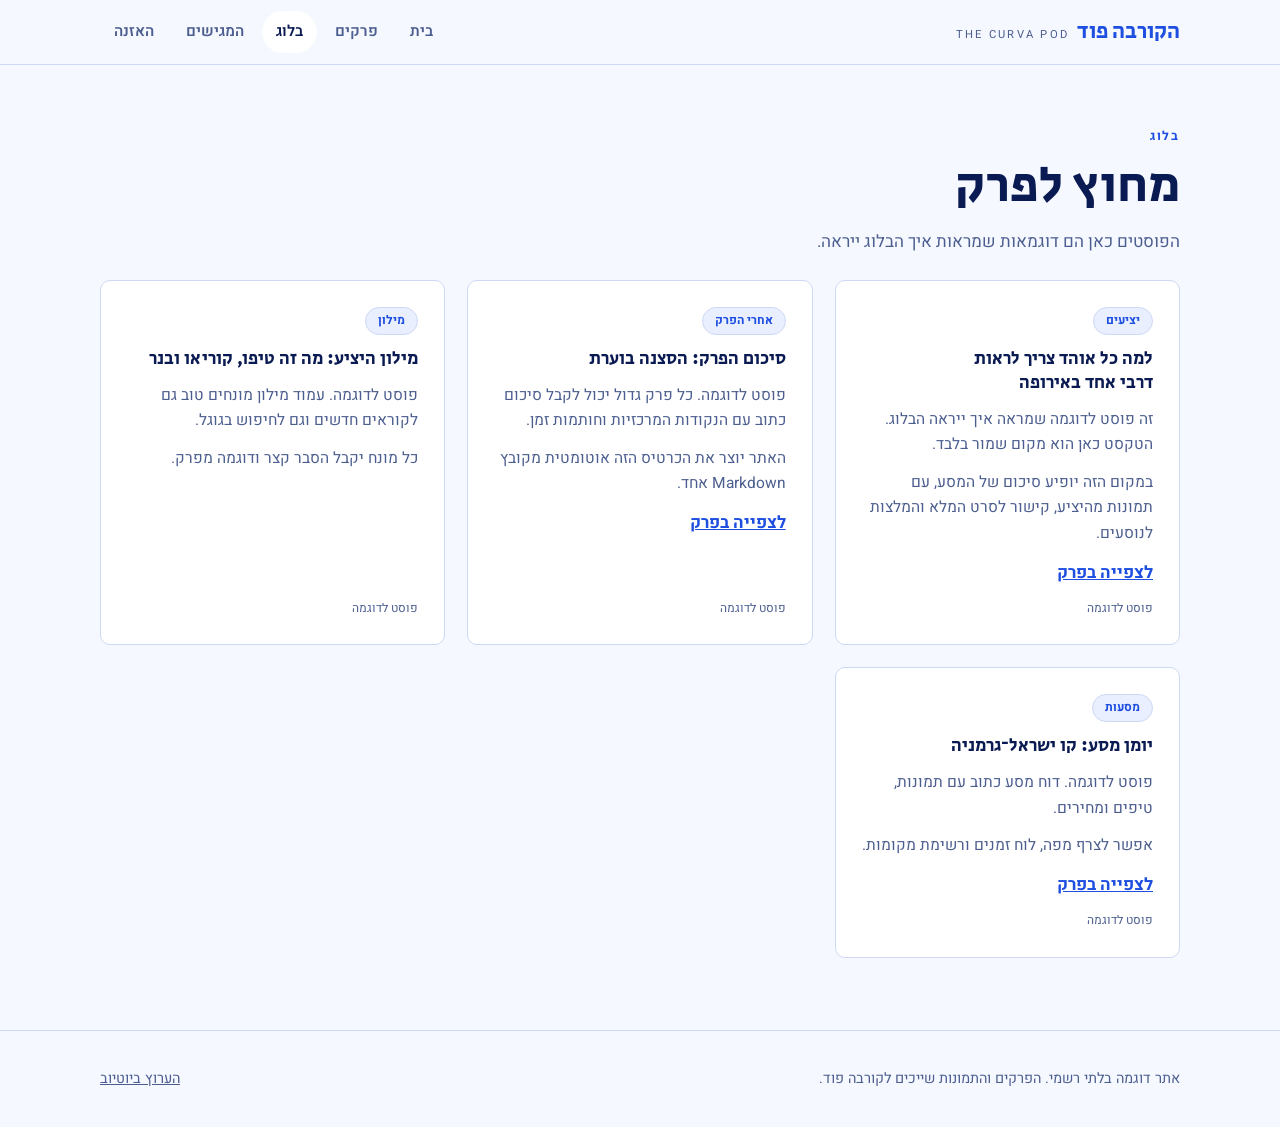
==== blog.html @ 79d36384 "Add Curva Pod sample website Co-Authored-By: Claude Sonnet 5.5 <noreply@anthropic.com> Claude-Sessio" ====
<!doctype html>
<html lang="he" dir="rtl">
<head>
<meta charset="utf-8">
<meta name="viewport" content="width=device-width,initial-scale=1">
<title>בלוג · הקורבה פוד</title>
<meta name="description" content="סיכומי פרקים, מסעות ומילון היציע.">
<meta property="og:title" content="בלוג · הקורבה פוד">
<meta property="og:description" content="סיכומי פרקים, מסעות ומילון היציע.">
<link rel="preconnect" href="https://fonts.googleapis.com">
<link rel="preconnect" href="https://fonts.gstatic.com" crossorigin>
<link rel="stylesheet" href="https://fonts.googleapis.com/css2?family=Secular+One&family=Heebo:wght@400;600;700&display=swap">
<link rel="stylesheet" href="assets/style.css">
</head>
<body>
<header class="top"><div class="w">
<a class="logo" href="index.html"><b>הקורבה פוד</b><small>THE CURVA POD</small></a>
<nav aria-label="ראשי">
<a href="index.html">בית</a><a href="episodes.html">פרקים</a><a href="blog.html" aria-current="page">בלוג</a><a href="index.html#about">המגישים</a><a href="index.html#listen">האזנה</a>
</nav></div></header>
<main><div class="w page-h"><span class="eyebrow">בלוג</span><h1 style="font-size:clamp(2rem,5vw,3.2rem);margin-top:8px">מחוץ לפרק</h1><p>הפוסטים כאן הם דוגמאות שמראות איך הבלוג ייראה.</p></div>
<div class="w" style="padding-bottom:72px"><div class="posts" id="posts"></div></div></main>
<footer><div class="w"><span>אתר דוגמה בלתי רשמי. הפרקים והתמונות שייכים לקורבה פוד.</span><a href="" data-link="channelUrl" target="_blank" rel="noopener">הערוץ ביוטיוב</a></div></footer>
<script src="assets/data.js"></script><script src="assets/app.js"></script>
</body></html>
---- assets/style.css ----
:root{--bg:#070E22;--bg2:#0C1736;--surface:#101D42;--fg:#EEF2FF;--muted:#9DB0DE;--accent:#4C7DFF;--accent2:#8FB0FF;--line:#22346A;--white:#fff;
--display:'Secular One','Arial Hebrew',Arial,sans-serif;--body:'Heebo','Arial Hebrew',Arial,sans-serif}
@media (prefers-color-scheme:light){:root:not([data-theme=dark]){--bg:#F5F8FF;--bg2:#E9EFFF;--surface:#fff;--fg:#0A1A52;--muted:#4C5E8F;--accent:#1E4FE0;--accent2:#1E4FE0;--line:#CFD9F5}}
:root[data-theme=light]{--bg:#F5F8FF;--bg2:#E9EFFF;--surface:#fff;--fg:#0A1A52;--muted:#4C5E8F;--accent:#1E4FE0;--accent2:#1E4FE0;--line:#CFD9F5}
*{box-sizing:border-box}html{scroll-behavior:smooth}
body{margin:0;background:var(--bg);color:var(--fg);font-family:var(--body);font-size:17px;line-height:1.65}
img{max-width:100%;display:block}a{color:inherit}
.w{max-width:1120px;margin-inline:auto;padding-inline:20px}
h1,h2,h3{font-family:var(--display);font-weight:400;line-height:1.15;margin:0;text-wrap:balance}
h1{font-size:clamp(2.4rem,7vw,4.6rem)}h2{font-size:clamp(1.7rem,4vw,2.4rem)}h3{font-size:1.15rem;line-height:1.3}
p{margin:0}
.eyebrow{font-size:.78rem;letter-spacing:.14em;font-weight:700;color:var(--accent2)}
:focus-visible{outline:3px solid var(--accent2);outline-offset:3px}
/* header */
header.top{position:sticky;top:0;z-index:20;background:color-mix(in srgb,var(--bg) 88%,transparent);backdrop-filter:blur(10px);border-bottom:1px solid var(--line)}
header.top .w{display:flex;align-items:center;justify-content:space-between;gap:16px;min-height:64px;flex-wrap:wrap}
.logo{font-family:var(--display);font-size:1.4rem;text-decoration:none;display:flex;align-items:baseline;gap:8px}
.logo b{color:var(--accent2);font-weight:400}.logo small{font-family:var(--body);font-size:.7rem;letter-spacing:.2em;color:var(--muted)}
nav{display:flex;gap:4px;flex-wrap:wrap}
nav a{text-decoration:none;padding:8px 14px;border-radius:99px;font-weight:600;font-size:.95rem;color:var(--muted)}
nav a:hover,nav a[aria-current]{background:var(--surface);color:var(--fg)}
.btn{display:inline-flex;align-items:center;gap:8px;padding:12px 22px;border-radius:99px;background:var(--accent);color:#fff;font-weight:700;text-decoration:none;border:0;cursor:pointer;font:inherit;font-weight:700}
.btn.ghost{background:transparent;border:1.5px solid var(--line);color:var(--fg)}
.btn:hover{filter:brightness(1.1)}
/* hero */
.hero{position:relative;overflow:hidden;padding-block:56px 40px;background:
 radial-gradient(900px 400px at 85% -10%,rgba(76,125,255,.28),transparent 60%),
 repeating-linear-gradient(90deg,transparent 0 99px,rgba(143,176,255,.06) 99px 100px)}
.hero .w{display:grid;grid-template-columns:1.05fr 1fr;gap:40px;align-items:center}
.hero h1 span{color:var(--accent2)}
.hero .lead{color:var(--muted);font-size:1.15rem;margin-top:20px;max-width:46ch}
.cta{display:flex;gap:12px;flex-wrap:wrap;margin-top:28px}
.stage{display:flex;flex-direction:column;gap:12px;min-width:0}
.vid,.thumb{position:relative;aspect-ratio:16/9;width:100%;border-radius:10px;overflow:hidden;background:var(--bg2);border:1px solid var(--line)}
.vid iframe,.ep iframe{width:100%;aspect-ratio:16/9;border:0;display:block}
button.thumb{padding:0;cursor:pointer;display:block}
.thumb img{width:100%;height:100%;object-fit:cover;transition:transform .4s}
.thumb:hover img{transform:scale(1.04)}
.pbtn{position:absolute;inset:auto 14px 14px auto;width:48px;height:48px;border-radius:50%;background:var(--accent);box-shadow:0 8px 30px rgba(0,0,0,.4)}
.pbtn::after{content:"";position:absolute;inset:0;margin:auto;width:0;height:0;border-style:solid;border-width:8px 0 8px 14px;border-color:transparent transparent transparent #fff;translate:2px 0;rotate:180deg}
.stage .cap{display:flex;flex-direction:column;gap:2px}.stage .cap b{font-family:var(--display);font-weight:400;font-size:1.25rem}
/* ticker */
.ticker{border-block:1px solid var(--line);background:var(--bg2);overflow:hidden;white-space:nowrap}
.tr{display:inline-flex;animation:tick 55s linear infinite}
.tr span{padding:12px 28px;font-family:var(--display);font-size:1.05rem;color:var(--muted)}
.tr span::after{content:"\2022";margin-inline-start:28px;color:var(--accent)}
@keyframes tick{to{transform:translateX(50%)}}
@media (prefers-reduced-motion:reduce){.tr{animation:none}.thumb img{transition:none}html{scroll-behavior:auto}}
/* sections */
section.s{padding-block:72px}
.head{display:flex;justify-content:space-between;align-items:end;gap:16px;flex-wrap:wrap;margin-bottom:28px}
.head .l{display:flex;flex-direction:column;gap:8px}
.grid3{display:grid;grid-template-columns:repeat(auto-fill,minmax(300px,1fr));gap:22px}
.ep{display:flex;flex-direction:column;gap:12px;min-width:0}
.ep .meta{display:flex;flex-direction:column;gap:4px}
.ep .num{font-size:.78rem;letter-spacing:.1em;font-weight:700;color:var(--accent2)}
.ep .views{font-size:.85rem;color:var(--muted)}
.platforms{display:grid;grid-template-columns:repeat(auto-fit,minmax(200px,1fr));gap:14px}
.pl{display:flex;justify-content:space-between;align-items:center;gap:12px;padding:20px;border:1px solid var(--line);border-radius:10px;background:var(--surface);text-decoration:none;font-weight:700}
.pl:hover{border-color:var(--accent)}.pl small{color:var(--muted);font-weight:400;display:block}
.pl .arr{color:var(--accent2);font-size:1.3rem}
.band{background:var(--bg2);border-block:1px solid var(--line)}
.hosts{display:grid;grid-template-columns:repeat(auto-fit,minmax(240px,1fr));gap:22px}
.host{padding:28px;border:1px solid var(--line);border-radius:10px;background:var(--surface);display:flex;flex-direction:column;gap:10px}
.avatar{width:64px;height:64px;border-radius:50%;display:grid;place-items:center;background:var(--accent);color:#fff;font-family:var(--display);font-size:1.6rem}
.host p{color:var(--muted)}
.posts{display:grid;grid-template-columns:repeat(auto-fill,minmax(300px,1fr));gap:22px}
.post{padding:26px;border:1px solid var(--line);border-radius:10px;background:var(--surface);display:flex;flex-direction:column;gap:12px;min-width:0}
.post p{color:var(--muted);font-size:.97rem}
.tag{align-self:flex-start;font-size:.75rem;font-weight:700;padding:3px 12px;border-radius:99px;background:var(--bg2);color:var(--accent2);border:1px solid var(--line)}
.link{color:var(--accent2);font-weight:700}
.sample{font-size:.75rem;color:var(--muted);margin-top:auto}
.sponsor{display:flex;justify-content:space-between;align-items:center;gap:20px;flex-wrap:wrap;padding:28px;border:1px dashed var(--line);border-radius:10px}
.sponsor p{color:var(--muted);max-width:60ch}
.search{display:flex;gap:12px;align-items:center;flex-wrap:wrap}
.search input{flex:1;min-width:220px;padding:14px 18px;border-radius:99px;border:1.5px solid var(--line);background:var(--surface);color:var(--fg);font:inherit}
.empty{color:var(--muted);padding:40px 0}
.page-h{padding-block:56px 24px}
.page-h p{color:var(--muted);margin-top:12px;max-width:55ch}
footer{border-top:1px solid var(--line);padding-block:36px;color:var(--muted);font-size:.9rem}
footer .w{display:flex;justify-content:space-between;gap:16px;flex-wrap:wrap}
@media (max-width:820px){.hero .w{grid-template-columns:1fr}.hero{padding-block:36px 28px}section.s{padding-block:52px}}
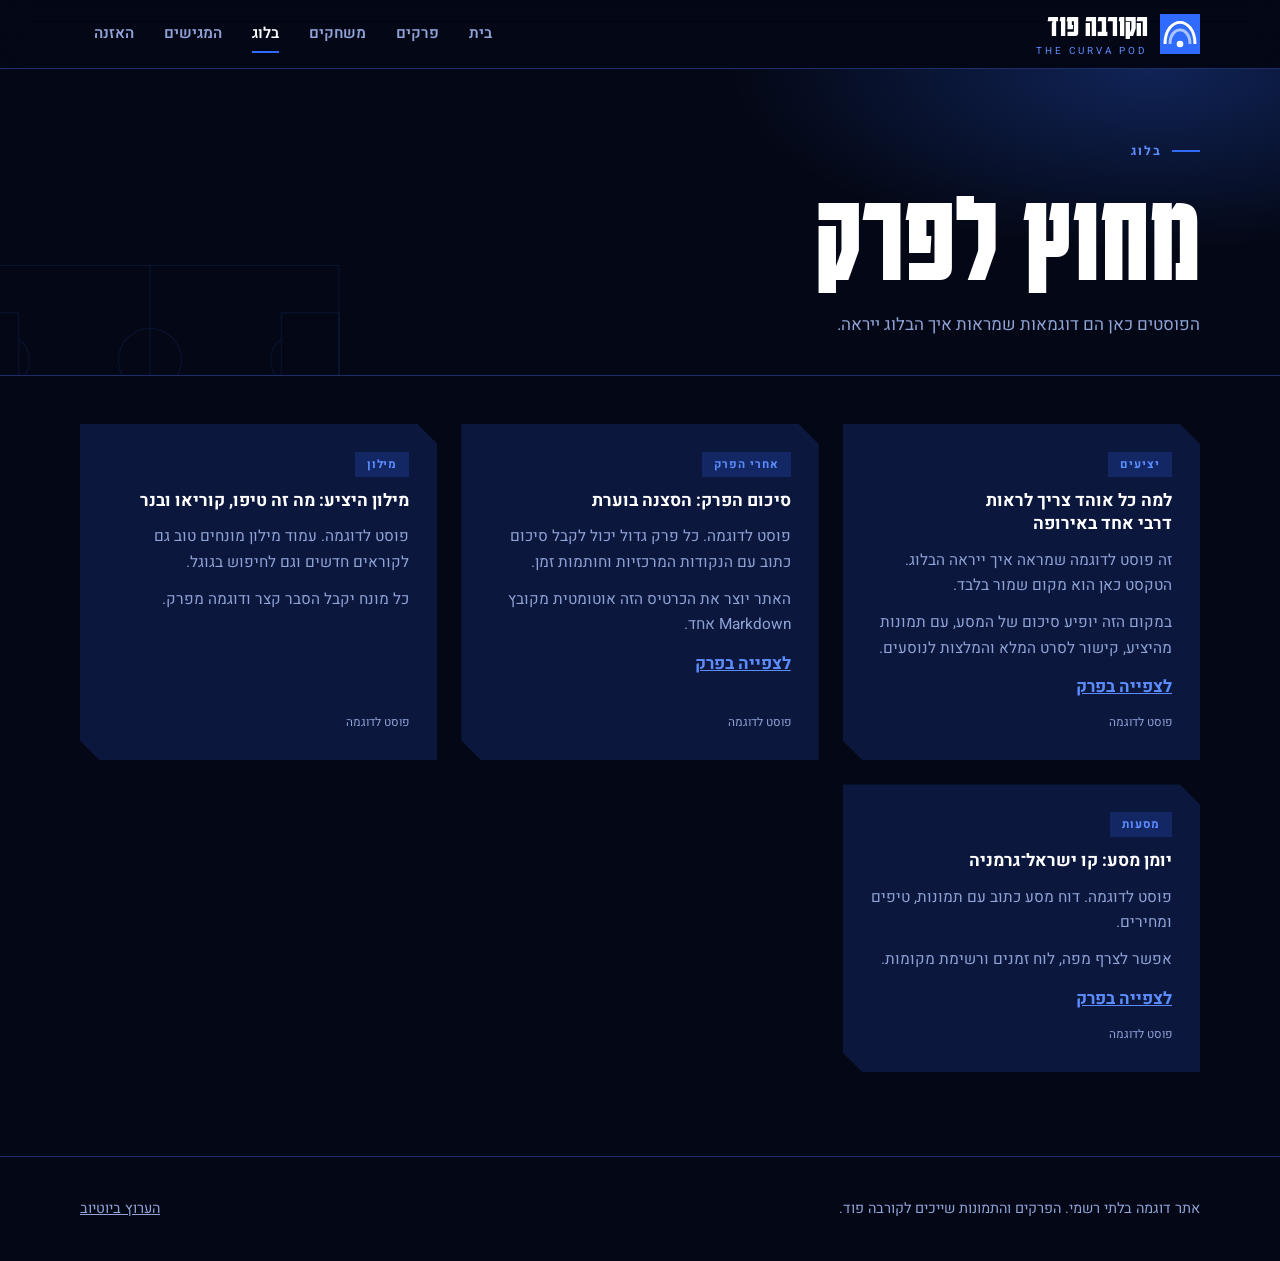
==== commit a99ebf31: "Redesign site and add games New matchday-style visual identity with SVG icons, crowd scene and scarf" ====
--- a/blog.html
+++ b/blog.html
@@ -2,24 +2,27 @@
 <html lang="he" dir="rtl">
 <head>
 <meta charset="utf-8">
-<meta name="viewport" content="width=device-width,initial-scale=1">
+<meta name="viewport" content="width=device-width,initial-scale=1,viewport-fit=cover">
+<meta name="theme-color" content="#040816">
 <title>בלוג · הקורבה פוד</title>
 <meta name="description" content="סיכומי פרקים, מסעות ומילון היציע.">
 <meta property="og:title" content="בלוג · הקורבה פוד">
 <meta property="og:description" content="סיכומי פרקים, מסעות ומילון היציע.">
 <link rel="preconnect" href="https://fonts.googleapis.com">
 <link rel="preconnect" href="https://fonts.gstatic.com" crossorigin>
-<link rel="stylesheet" href="https://fonts.googleapis.com/css2?family=Secular+One&family=Heebo:wght@400;600;700&display=swap">
+<link rel="stylesheet" href="https://fonts.googleapis.com/css2?family=Karantina:wght@400;700&family=Heebo:wght@400;600;700&display=swap">
 <link rel="stylesheet" href="assets/style.css">
 </head>
 <body>
 <header class="top"><div class="w">
-<a class="logo" href="index.html"><b>הקורבה פוד</b><small>THE CURVA POD</small></a>
+<a class="logo" href="index.html" aria-label="הקורבה פוד, עמוד הבית">
+<svg viewBox="0 0 48 48" aria-hidden="true"><rect width="48" height="48" fill="#2F6BFF"/><path d="M6 36C6 18 16 10 24 10s18 8 18 26" fill="none" stroke="#fff" stroke-width="3.5"/><path d="M12 36c0-11 6-17 12-17s12 6 12 17" fill="none" stroke="#fff" stroke-opacity=".6" stroke-width="3.5"/><circle cx="24" cy="36" r="4" fill="#fff"/></svg>
+<span><b>הקורבה פוד</b><small>THE CURVA POD</small></span></a>
 <nav aria-label="ראשי">
-<a href="index.html">בית</a><a href="episodes.html">פרקים</a><a href="blog.html" aria-current="page">בלוג</a><a href="index.html#about">המגישים</a><a href="index.html#listen">האזנה</a>
+<a href="index.html">בית</a><a href="episodes.html">פרקים</a><a href="games.html">משחקים</a><a href="blog.html" aria-current="page">בלוג</a><a href="index.html#about">המגישים</a><a href="index.html#listen">האזנה</a>
 </nav></div></header>
-<main><div class="w page-h"><span class="eyebrow">בלוג</span><h1 style="font-size:clamp(2rem,5vw,3.2rem);margin-top:8px">מחוץ לפרק</h1><p>הפוסטים כאן הם דוגמאות שמראות איך הבלוג ייראה.</p></div>
-<div class="w" style="padding-bottom:72px"><div class="posts" id="posts"></div></div></main>
+<main><div class="page-h"><svg class="pitch" viewBox="0 0 800 400" preserveAspectRatio="xMidYMid slice" fill="none" stroke="#2F6BFF" stroke-opacity=".35" stroke-width="2" aria-hidden="true"><rect x="40" y="20" width="720" height="360"/><path d="M400 20v360"/><circle cx="400" cy="200" r="60"/><rect x="40" y="110" width="110" height="180"/><rect x="650" y="110" width="110" height="180"/><path d="M150 160a50 50 0 0 1 0 80M650 160a50 50 0 0 0 0 80"/></svg><div class="w"><span class="eyebrow">בלוג</span><h1>מחוץ לפרק</h1><p>הפוסטים כאן הם דוגמאות שמראות איך הבלוג ייראה.</p></div></div>
+<div class="w" style="padding-block:48px 84px"><div class="posts" id="posts"></div></div></main>
 <footer><div class="w"><span>אתר דוגמה בלתי רשמי. הפרקים והתמונות שייכים לקורבה פוד.</span><a href="" data-link="channelUrl" target="_blank" rel="noopener">הערוץ ביוטיוב</a></div></footer>
 <script src="assets/data.js"></script><script src="assets/app.js"></script>
 </body></html>
--- a/assets/style.css
+++ b/assets/style.css
@@ -1,82 +1,165 @@
-:root{--bg:#070E22;--bg2:#0C1736;--surface:#101D42;--fg:#EEF2FF;--muted:#9DB0DE;--accent:#4C7DFF;--accent2:#8FB0FF;--line:#22346A;--white:#fff;
---display:'Secular One','Arial Hebrew',Arial,sans-serif;--body:'Heebo','Arial Hebrew',Arial,sans-serif}
-@media (prefers-color-scheme:light){:root:not([data-theme=dark]){--bg:#F5F8FF;--bg2:#E9EFFF;--surface:#fff;--fg:#0A1A52;--muted:#4C5E8F;--accent:#1E4FE0;--accent2:#1E4FE0;--line:#CFD9F5}}
-:root[data-theme=light]{--bg:#F5F8FF;--bg2:#E9EFFF;--surface:#fff;--fg:#0A1A52;--muted:#4C5E8F;--accent:#1E4FE0;--accent2:#1E4FE0;--line:#CFD9F5}
-*{box-sizing:border-box}html{scroll-behavior:smooth}
-body{margin:0;background:var(--bg);color:var(--fg);font-family:var(--body);font-size:17px;line-height:1.65}
-img{max-width:100%;display:block}a{color:inherit}
-.w{max-width:1120px;margin-inline:auto;padding-inline:20px}
-h1,h2,h3{font-family:var(--display);font-weight:400;line-height:1.15;margin:0;text-wrap:balance}
-h1{font-size:clamp(2.4rem,7vw,4.6rem)}h2{font-size:clamp(1.7rem,4vw,2.4rem)}h3{font-size:1.15rem;line-height:1.3}
-p{margin:0}
-.eyebrow{font-size:.78rem;letter-spacing:.14em;font-weight:700;color:var(--accent2)}
-:focus-visible{outline:3px solid var(--accent2);outline-offset:3px}
+/* Matchday-programme meets night stadium. Dark by design: ink navy, electric blue, ice white. */
+:root{--ink:#040816;--navy:#0A1233;--navy2:#0E1A4A;--panel:#0C173D;--line:#1D2E69;--blue:#2F6BFF;--blue2:#5C8DFF;--ice:#D6E4FF;--white:#fff;--muted:#8FA3D6;
+--display:'Karantina','Arial Hebrew',Impact,sans-serif;--body:'Heebo','Arial Hebrew',Arial,sans-serif;color-scheme:dark}
+*{box-sizing:border-box}html{scroll-behavior:smooth;overflow-x:clip}
+body{margin:0;background:var(--ink);color:var(--ice);font-family:var(--body);font-size:17px;line-height:1.65;overflow-x:clip}
+img,svg{max-width:100%}a{color:inherit}p{margin:0}
+.w{max-width:1160px;margin-inline:auto;padding-inline:max(20px,env(safe-area-inset-left))}
+h1,h2,h3{font-family:var(--display);font-weight:700;margin:0;line-height:.95;color:var(--white);text-wrap:balance}
+h2{font-size:clamp(2.6rem,6vw,4.4rem)}
+h3{font-family:var(--body);font-weight:700;font-size:1.08rem;line-height:1.35}
+.eyebrow{display:inline-flex;align-items:center;gap:10px;font-size:.78rem;letter-spacing:.16em;font-weight:700;color:var(--blue2)}
+.eyebrow::before{content:"";width:28px;height:2px;background:var(--blue)}
+:focus-visible{outline:3px solid var(--blue2);outline-offset:3px;border-radius:4px}
+.cut{clip-path:polygon(0 0,calc(100% - 20px) 0,100% 20px,100% 100%,20px 100%,0 calc(100% - 20px))}
 /* header */
-header.top{position:sticky;top:0;z-index:20;background:color-mix(in srgb,var(--bg) 88%,transparent);backdrop-filter:blur(10px);border-bottom:1px solid var(--line)}
-header.top .w{display:flex;align-items:center;justify-content:space-between;gap:16px;min-height:64px;flex-wrap:wrap}
-.logo{font-family:var(--display);font-size:1.4rem;text-decoration:none;display:flex;align-items:baseline;gap:8px}
-.logo b{color:var(--accent2);font-weight:400}.logo small{font-family:var(--body);font-size:.7rem;letter-spacing:.2em;color:var(--muted)}
-nav{display:flex;gap:4px;flex-wrap:wrap}
-nav a{text-decoration:none;padding:8px 14px;border-radius:99px;font-weight:600;font-size:.95rem;color:var(--muted)}
-nav a:hover,nav a[aria-current]{background:var(--surface);color:var(--fg)}
-.btn{display:inline-flex;align-items:center;gap:8px;padding:12px 22px;border-radius:99px;background:var(--accent);color:#fff;font-weight:700;text-decoration:none;border:0;cursor:pointer;font:inherit;font-weight:700}
-.btn.ghost{background:transparent;border:1.5px solid var(--line);color:var(--fg)}
-.btn:hover{filter:brightness(1.1)}
+header.top{position:sticky;top:0;z-index:30;background:rgba(4,8,22,.82);backdrop-filter:blur(12px);border-bottom:1px solid var(--line)}
+header.top .w{display:flex;align-items:center;justify-content:space-between;gap:12px;min-height:68px;flex-wrap:wrap}
+.logo{display:flex;align-items:center;gap:12px;text-decoration:none}
+.logo svg{width:40px;height:40px;flex:none}
+.logo b{font-family:var(--display);font-size:2rem;line-height:1;color:var(--white);font-weight:700}
+.logo small{display:block;font-size:.62rem;letter-spacing:.3em;color:var(--blue2);margin-top:-2px}
+nav{display:flex;gap:2px;flex-wrap:wrap}
+nav a{text-decoration:none;padding:8px 14px;font-weight:600;font-size:.95rem;color:var(--muted);border-radius:6px;position:relative}
+nav a:hover{color:var(--white)}
+nav a[aria-current]{color:var(--white)}
+nav a[aria-current]::after{content:"";position:absolute;inset:auto 14px 2px;height:2px;background:var(--blue)}
+.btn{display:inline-flex;align-items:center;gap:10px;padding:14px 26px;background:var(--blue);color:#fff;font:700 1rem var(--body);text-decoration:none;border:0;cursor:pointer;clip-path:polygon(0 0,calc(100% - 12px) 0,100% 12px,100% 100%,12px 100%,0 calc(100% - 12px));transition:background .2s,transform .2s}
+.btn:hover{background:var(--blue2);transform:translateY(-2px)}
+.btn.ghost{background:transparent;color:var(--white);box-shadow:inset 0 0 0 1.5px var(--line);clip-path:none;border-radius:99px;padding:12px 22px}
+.btn.ghost:hover{box-shadow:inset 0 0 0 1.5px var(--blue2);background:rgba(47,107,255,.12)}
 /* hero */
-.hero{position:relative;overflow:hidden;padding-block:56px 40px;background:
- radial-gradient(900px 400px at 85% -10%,rgba(76,125,255,.28),transparent 60%),
- repeating-linear-gradient(90deg,transparent 0 99px,rgba(143,176,255,.06) 99px 100px)}
-.hero .w{display:grid;grid-template-columns:1.05fr 1fr;gap:40px;align-items:center}
-.hero h1 span{color:var(--accent2)}
-.hero .lead{color:var(--muted);font-size:1.15rem;margin-top:20px;max-width:46ch}
+.hero{position:relative;overflow:hidden;padding-top:56px;background:radial-gradient(1000px 520px at 82% 0,rgba(47,107,255,.35),transparent 62%),radial-gradient(700px 400px at 5% 30%,rgba(92,141,255,.12),transparent 60%),var(--ink)}
+.hero .pitch{position:absolute;inset:0;width:100%;height:100%;opacity:.5;pointer-events:none}
+.hero .w{position:relative;display:grid;grid-template-columns:1.1fr 1fr;gap:44px;align-items:center;padding-bottom:36px}
+.hero h1{font-size:clamp(5rem,15vw,11rem);letter-spacing:-.01em}
+.hero h1 .o{color:transparent;-webkit-text-stroke:2px var(--blue2)}
+.hero .lead{max-width:44ch;font-size:1.15rem;color:var(--ice);opacity:.85;margin-top:16px}
 .cta{display:flex;gap:12px;flex-wrap:wrap;margin-top:28px}
-.stage{display:flex;flex-direction:column;gap:12px;min-width:0}
-.vid,.thumb{position:relative;aspect-ratio:16/9;width:100%;border-radius:10px;overflow:hidden;background:var(--bg2);border:1px solid var(--line)}
-.vid iframe,.ep iframe{width:100%;aspect-ratio:16/9;border:0;display:block}
-button.thumb{padding:0;cursor:pointer;display:block}
-.thumb img{width:100%;height:100%;object-fit:cover;transition:transform .4s}
-.thumb:hover img{transform:scale(1.04)}
-.pbtn{position:absolute;inset:auto 14px 14px auto;width:48px;height:48px;border-radius:50%;background:var(--accent);box-shadow:0 8px 30px rgba(0,0,0,.4)}
-.pbtn::after{content:"";position:absolute;inset:0;margin:auto;width:0;height:0;border-style:solid;border-width:8px 0 8px 14px;border-color:transparent transparent transparent #fff;translate:2px 0;rotate:180deg}
-.stage .cap{display:flex;flex-direction:column;gap:2px}.stage .cap b{font-family:var(--display);font-weight:400;font-size:1.25rem}
+.stage{display:flex;flex-direction:column;gap:14px;min-width:0}
+.ticket{position:relative;padding:10px;background:linear-gradient(160deg,var(--navy2),var(--navy));box-shadow:0 30px 80px rgba(47,107,255,.25)}
+.vid,.thumb{position:relative;aspect-ratio:16/9;width:100%;overflow:hidden;background:var(--navy)}
+iframe{width:100%;aspect-ratio:16/9;border:0;display:block}
+button.thumb{padding:0;border:0;cursor:pointer;display:block}
+.thumb img{width:100%;height:100%;object-fit:cover;transition:transform .5s}
+.thumb:hover img{transform:scale(1.05)}
+.thumb::after{content:"";position:absolute;inset:0;background:linear-gradient(180deg,transparent 55%,rgba(4,8,22,.7))}
+.pbtn{position:absolute;z-index:2;inset:auto 14px 14px auto;width:50px;height:50px;border-radius:50%;background:var(--blue);display:grid;place-items:center;transition:transform .2s}
+.thumb:hover .pbtn{transform:scale(1.12)}
+.pbtn svg{width:18px;height:18px;fill:#fff;translate:-1px 0}
+.cap{display:flex;flex-direction:column;gap:2px}
+.cap b{font-family:var(--display);font-size:2rem;line-height:1;color:var(--white);font-weight:700}
+.crowd{position:relative;display:block;width:100%;height:auto;margin-top:8px}
 /* ticker */
-.ticker{border-block:1px solid var(--line);background:var(--bg2);overflow:hidden;white-space:nowrap}
-.tr{display:inline-flex;animation:tick 55s linear infinite}
-.tr span{padding:12px 28px;font-family:var(--display);font-size:1.05rem;color:var(--muted)}
-.tr span::after{content:"\2022";margin-inline-start:28px;color:var(--accent)}
+.ticker{background:var(--blue);color:#fff;overflow:hidden;white-space:nowrap;transform:rotate(-1deg);margin-block:-6px 10px;position:relative;z-index:3}
+.tr{display:inline-flex;animation:tick 60s linear infinite}
+.tr span{padding:10px 26px;font-family:var(--display);font-weight:700;font-size:1.5rem;display:inline-flex;align-items:center;gap:26px}
+.tr span::after{content:"";width:8px;height:8px;background:#fff;rotate:45deg}
 @keyframes tick{to{transform:translateX(50%)}}
-@media (prefers-reduced-motion:reduce){.tr{animation:none}.thumb img{transition:none}html{scroll-behavior:auto}}
+@media (prefers-reduced-motion:reduce){*{animation:none!important;transition:none!important}html{scroll-behavior:auto}}
+/* stats */
+.stats{display:grid;grid-template-columns:repeat(auto-fit,minmax(150px,1fr));border-block:1px solid var(--line)}
+.stat{padding:26px 20px;border-inline-start:1px solid var(--line)}
+.stat:first-child{border-inline-start:0}
+.stat b{display:block;font-family:var(--display);font-size:3.6rem;line-height:.9;color:var(--white);font-weight:700}
+.stat span{font-size:.85rem;color:var(--muted)}
 /* sections */
-section.s{padding-block:72px}
-.head{display:flex;justify-content:space-between;align-items:end;gap:16px;flex-wrap:wrap;margin-bottom:28px}
-.head .l{display:flex;flex-direction:column;gap:8px}
-.grid3{display:grid;grid-template-columns:repeat(auto-fill,minmax(300px,1fr));gap:22px}
-.ep{display:flex;flex-direction:column;gap:12px;min-width:0}
-.ep .meta{display:flex;flex-direction:column;gap:4px}
-.ep .num{font-size:.78rem;letter-spacing:.1em;font-weight:700;color:var(--accent2)}
-.ep .views{font-size:.85rem;color:var(--muted)}
-.platforms{display:grid;grid-template-columns:repeat(auto-fit,minmax(200px,1fr));gap:14px}
-.pl{display:flex;justify-content:space-between;align-items:center;gap:12px;padding:20px;border:1px solid var(--line);border-radius:10px;background:var(--surface);text-decoration:none;font-weight:700}
-.pl:hover{border-color:var(--accent)}.pl small{color:var(--muted);font-weight:400;display:block}
-.pl .arr{color:var(--accent2);font-size:1.3rem}
-.band{background:var(--bg2);border-block:1px solid var(--line)}
-.hosts{display:grid;grid-template-columns:repeat(auto-fit,minmax(240px,1fr));gap:22px}
-.host{padding:28px;border:1px solid var(--line);border-radius:10px;background:var(--surface);display:flex;flex-direction:column;gap:10px}
-.avatar{width:64px;height:64px;border-radius:50%;display:grid;place-items:center;background:var(--accent);color:#fff;font-family:var(--display);font-size:1.6rem}
-.host p{color:var(--muted)}
-.posts{display:grid;grid-template-columns:repeat(auto-fill,minmax(300px,1fr));gap:22px}
-.post{padding:26px;border:1px solid var(--line);border-radius:10px;background:var(--surface);display:flex;flex-direction:column;gap:12px;min-width:0}
-.post p{color:var(--muted);font-size:.97rem}
-.tag{align-self:flex-start;font-size:.75rem;font-weight:700;padding:3px 12px;border-radius:99px;background:var(--bg2);color:var(--accent2);border:1px solid var(--line)}
-.link{color:var(--accent2);font-weight:700}
-.sample{font-size:.75rem;color:var(--muted);margin-top:auto}
-.sponsor{display:flex;justify-content:space-between;align-items:center;gap:20px;flex-wrap:wrap;padding:28px;border:1px dashed var(--line);border-radius:10px}
+section.s{padding-block:84px}
+.head{display:flex;justify-content:space-between;align-items:end;gap:16px;flex-wrap:wrap;margin-bottom:34px}
+.head .l{display:flex;flex-direction:column;gap:12px}
+.grid3{display:grid;grid-template-columns:repeat(auto-fill,minmax(300px,1fr));gap:30px 24px}
+.ep{display:flex;flex-direction:column;gap:14px;min-width:0}
+.ep .ticket{padding:6px;transition:transform .25s}
+.ep:hover .ticket{transform:translateY(-4px)}
+.ep .row{display:flex;gap:14px;align-items:center}
+.ep .big{font-family:var(--display);font-size:3.8rem;line-height:.8;color:transparent;-webkit-text-stroke:1.5px var(--blue2);min-width:2.2ch;font-weight:700}
+.ep h3{margin-bottom:2px}
+.ep .views{font-size:.82rem;color:var(--muted)}
+.band{background:linear-gradient(180deg,var(--navy),var(--ink));border-block:1px solid var(--line)}
+.platforms{display:grid;grid-template-columns:repeat(auto-fit,minmax(230px,1fr));gap:16px}
+.pl{display:flex;align-items:center;gap:16px;padding:22px;background:var(--panel);text-decoration:none;font-weight:700;color:var(--white);transition:background .2s,transform .2s}
+.pl:hover{background:var(--navy2);transform:translateY(-3px)}
+.pl svg{width:34px;height:34px;flex:none;color:var(--blue2)}
+.pl small{display:block;color:var(--muted);font-weight:400;font-size:.82rem}
+.pl .btn{margin-inline-start:auto;padding:8px 16px}
+.hosts{display:grid;grid-template-columns:repeat(auto-fit,minmax(250px,1fr));gap:24px}
+.host{position:relative;padding:30px;background:var(--panel);display:flex;flex-direction:column;gap:14px;overflow:hidden}
+.host .av{width:92px;height:92px}
+.host p{color:var(--muted);font-size:.95rem}
+.host .n{position:absolute;inset:auto auto 8px 14px;font-family:var(--display);font-size:7rem;line-height:.7;color:transparent;-webkit-text-stroke:1px var(--line);font-weight:700}
+.posts{display:grid;grid-template-columns:repeat(auto-fill,minmax(300px,1fr));gap:24px}
+.post{padding:28px;background:var(--panel);display:flex;flex-direction:column;gap:12px;min-width:0}
+.post p{color:var(--muted);font-size:.96rem}
+.tag{align-self:flex-start;font-size:.72rem;font-weight:700;letter-spacing:.08em;padding:3px 12px;background:rgba(47,107,255,.2);color:var(--blue2)}
+.link{color:var(--blue2);font-weight:700}
+.sample{font-size:.74rem;color:var(--muted);margin-top:auto}
+.scarf{display:block;width:100%;height:46px}
+.fact{display:grid;grid-template-columns:auto 1fr;gap:28px;align-items:center;padding:34px;background:var(--blue);color:#fff}
+.fact .q{font-family:var(--display);font-size:7rem;line-height:.6;color:rgba(255,255,255,.35);font-weight:700}
+.fact h3{font-size:1.4rem;max-width:50ch}
+.fact .eyebrow{color:#fff}.fact .eyebrow::before{background:#fff}
+.sponsor{display:flex;justify-content:space-between;align-items:center;gap:20px;flex-wrap:wrap;padding:30px;border:1.5px dashed var(--line)}
 .sponsor p{color:var(--muted);max-width:60ch}
-.search{display:flex;gap:12px;align-items:center;flex-wrap:wrap}
-.search input{flex:1;min-width:220px;padding:14px 18px;border-radius:99px;border:1.5px solid var(--line);background:var(--surface);color:var(--fg);font:inherit}
+/* games teaser cards */
+.gcards{display:grid;grid-template-columns:repeat(auto-fit,minmax(240px,1fr));gap:18px}
+.gc{position:relative;display:flex;flex-direction:column;gap:12px;padding:26px;background:var(--panel);text-decoration:none;color:var(--white);overflow:hidden;transition:transform .25s,background .25s}
+.gc:hover{transform:translateY(-5px);background:var(--navy2)}
+.gc svg{width:58px;height:58px;color:var(--blue2)}
+.gc p{color:var(--muted);font-size:.92rem;font-weight:400}
+.gc .go{margin-top:auto;font-weight:700;color:var(--blue2)}
+/* inner pages */
+.page-h{position:relative;overflow:hidden;padding-block:64px 36px;border-bottom:1px solid var(--line);background:radial-gradient(700px 300px at 90% 0,rgba(47,107,255,.28),transparent 60%)}
+.page-h .w{position:relative}
+.page-h h1{font-size:clamp(4rem,11vw,8rem);margin-top:14px}
+.page-h p{color:var(--muted);margin-top:14px;max-width:55ch}
+.page-h .pitch{position:absolute;inset:auto auto -90px -60px;width:420px;opacity:.35}
+.search{display:flex;gap:14px;align-items:center;flex-wrap:wrap;margin-top:26px}
+.search input{flex:1;min-width:220px;padding:15px 20px;background:var(--panel);border:1.5px solid var(--line);color:var(--white);font:inherit;border-radius:99px}
 .empty{color:var(--muted);padding:40px 0}
-.page-h{padding-block:56px 24px}
-.page-h p{color:var(--muted);margin-top:12px;max-width:55ch}
-footer{border-top:1px solid var(--line);padding-block:36px;color:var(--muted);font-size:.9rem}
-footer .w{display:flex;justify-content:space-between;gap:16px;flex-wrap:wrap}
-@media (max-width:820px){.hero .w{grid-template-columns:1fr}.hero{padding-block:36px 28px}section.s{padding-block:52px}}
+footer{border-top:1px solid var(--line);padding-block:40px;color:var(--muted);font-size:.9rem;background:var(--ink)}
+footer .w{display:flex;justify-content:space-between;gap:16px;flex-wrap:wrap;align-items:center}
+/* games */
+.tabs{display:flex;gap:8px;flex-wrap:wrap;margin-block:32px 28px}
+.tab{display:inline-flex;align-items:center;gap:10px;padding:12px 20px;background:var(--panel);color:var(--muted);border:0;font:700 .98rem var(--body);cursor:pointer;border-radius:99px}
+.tab svg{width:22px;height:22px}
+.tab[aria-selected=true]{background:var(--blue);color:#fff}
+.panel{padding-bottom:84px}
+.gbox{background:var(--panel);padding:clamp(18px,4vw,36px)}
+.gtop{display:flex;justify-content:space-between;align-items:center;gap:12px;flex-wrap:wrap;margin-bottom:20px}
+.gtop h2{font-size:clamp(2.2rem,5vw,3.2rem)}
+.pill{padding:6px 16px;background:var(--ink);font-weight:700;font-size:.9rem;border-radius:99px;color:var(--ice)}
+.prog{height:6px;background:var(--ink);margin-bottom:24px}
+.prog i{display:block;height:100%;width:0;background:var(--blue);transition:width .3s}
+.qtext{font-size:1.45rem;font-weight:700;color:var(--white);margin-bottom:22px;line-height:1.35}
+.opts{display:grid;grid-template-columns:repeat(auto-fit,minmax(240px,1fr));gap:12px}
+.opt{padding:16px 18px;background:var(--navy2);color:var(--ice);border:1.5px solid transparent;font:600 1rem var(--body);cursor:pointer;text-align:start;transition:border-color .2s,background .2s}
+.opt:hover:not(:disabled){border-color:var(--blue2)}
+.opt.ok{background:#0F5C3A;border-color:#2FD28B;color:#fff}
+.opt.no{background:#5C1424;border-color:#FF5C7A;color:#fff}
+.opt:disabled{cursor:default}
+.explain{margin-top:18px;color:var(--muted);min-height:3em}
+.nextrow{margin-top:14px;display:flex;gap:12px}
+.result{text-align:center;padding:30px 10px}
+.result b{display:block;font-family:var(--display);font-size:clamp(5rem,16vw,9rem);line-height:.85;color:var(--white);font-weight:700}
+.result h3{font-size:1.5rem;margin:10px 0 22px}
+canvas#tifo-c{width:100%;max-width:720px;aspect-ratio:3/2;background:#fff;touch-action:none;cursor:crosshair;display:block;image-rendering:pixelated}
+.tools{display:flex;gap:10px;flex-wrap:wrap;margin-top:18px;align-items:center}
+.sw{width:38px;height:38px;border:2px solid var(--line);cursor:pointer;padding:0;border-radius:6px}
+.sw[aria-pressed=true]{border-color:#fff;box-shadow:0 0 0 2px var(--blue)}
+.chk{display:inline-flex;gap:8px;align-items:center;color:var(--ice);font-weight:600}
+.bingo{display:grid;grid-template-columns:repeat(5,1fr);gap:6px;max-width:720px}
+.bc{aspect-ratio:1;padding:6px;background:var(--navy2);color:var(--ice);border:1.5px solid transparent;font:600 clamp(.66rem,2vw,.88rem) var(--body);line-height:1.25;cursor:pointer;display:grid;place-items:center;text-align:center;overflow-wrap:anywhere}
+.bc[aria-pressed=true]{background:var(--blue);color:#fff;border-color:#fff}
+.bc.win{background:#fff;color:var(--ink)}
+.bc.free{background:var(--ink);color:var(--blue2)}
+.memgrid{display:grid;grid-template-columns:repeat(4,1fr);gap:10px;max-width:560px}
+.mc{aspect-ratio:1;border:0;padding:0;background:var(--navy2);cursor:pointer;perspective:600px;position:relative;color:var(--blue2)}
+.mc .in{position:absolute;inset:0;display:grid;place-items:center;transition:transform .45s;transform-style:preserve-3d}
+.mc .f,.mc .b{position:absolute;inset:0;display:grid;place-items:center;backface-visibility:hidden}
+.mc .b{transform:rotateY(180deg);background:var(--blue);color:#fff}
+.mc .b svg{width:56%;height:56%}
+.mc .f svg{width:36%;height:36%;opacity:.35}
+.mc.open .in,.mc.done .in{transform:rotateY(180deg)}
+.mc.done .b{background:#fff;color:var(--blue)}
+.msg{margin-top:16px;font-weight:700;color:var(--white);min-height:1.6em}
+@media (max-width:860px){.hero .w{grid-template-columns:1fr}.hero{padding-top:36px}section.s{padding-block:56px}.fact{grid-template-columns:1fr}.fact .q{display:none}}
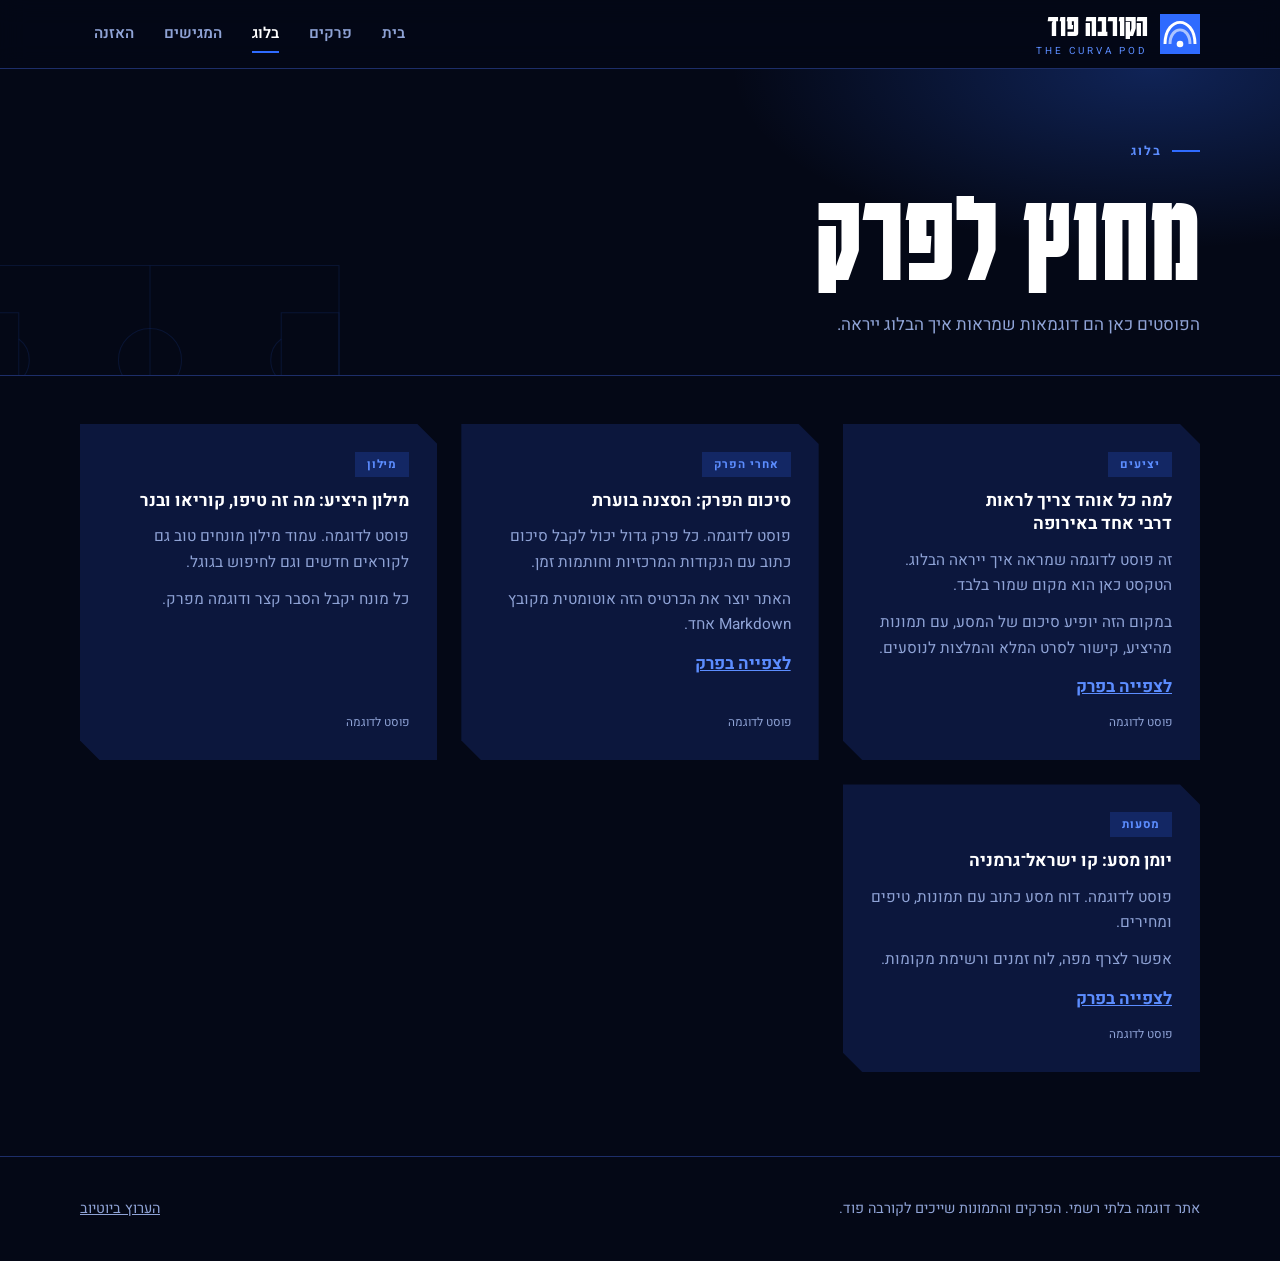
==== commit d281f1c2: "Remove games Co-Authored-By: Claude Sonnet 5.5 <noreply@anthropic.com> Claude-Session: https://claud" ====
--- a/blog.html
+++ b/blog.html
@@ -19,7 +19,7 @@
 <svg viewBox="0 0 48 48" aria-hidden="true"><rect width="48" height="48" fill="#2F6BFF"/><path d="M6 36C6 18 16 10 24 10s18 8 18 26" fill="none" stroke="#fff" stroke-width="3.5"/><path d="M12 36c0-11 6-17 12-17s12 6 12 17" fill="none" stroke="#fff" stroke-opacity=".6" stroke-width="3.5"/><circle cx="24" cy="36" r="4" fill="#fff"/></svg>
 <span><b>הקורבה פוד</b><small>THE CURVA POD</small></span></a>
 <nav aria-label="ראשי">
-<a href="index.html">בית</a><a href="episodes.html">פרקים</a><a href="games.html">משחקים</a><a href="blog.html" aria-current="page">בלוג</a><a href="index.html#about">המגישים</a><a href="index.html#listen">האזנה</a>
+<a href="index.html">בית</a><a href="episodes.html">פרקים</a><a href="blog.html" aria-current="page">בלוג</a><a href="index.html#about">המגישים</a><a href="index.html#listen">האזנה</a>
 </nav></div></header>
 <main><div class="page-h"><svg class="pitch" viewBox="0 0 800 400" preserveAspectRatio="xMidYMid slice" fill="none" stroke="#2F6BFF" stroke-opacity=".35" stroke-width="2" aria-hidden="true"><rect x="40" y="20" width="720" height="360"/><path d="M400 20v360"/><circle cx="400" cy="200" r="60"/><rect x="40" y="110" width="110" height="180"/><rect x="650" y="110" width="110" height="180"/><path d="M150 160a50 50 0 0 1 0 80M650 160a50 50 0 0 0 0 80"/></svg><div class="w"><span class="eyebrow">בלוג</span><h1>מחוץ לפרק</h1><p>הפוסטים כאן הם דוגמאות שמראות איך הבלוג ייראה.</p></div></div>
 <div class="w" style="padding-block:48px 84px"><div class="posts" id="posts"></div></div></main>
--- a/assets/style.css
+++ b/assets/style.css
@@ -100,13 +100,6 @@
 .fact .eyebrow{color:#fff}.fact .eyebrow::before{background:#fff}
 .sponsor{display:flex;justify-content:space-between;align-items:center;gap:20px;flex-wrap:wrap;padding:30px;border:1.5px dashed var(--line)}
 .sponsor p{color:var(--muted);max-width:60ch}
-/* games teaser cards */
-.gcards{display:grid;grid-template-columns:repeat(auto-fit,minmax(240px,1fr));gap:18px}
-.gc{position:relative;display:flex;flex-direction:column;gap:12px;padding:26px;background:var(--panel);text-decoration:none;color:var(--white);overflow:hidden;transition:transform .25s,background .25s}
-.gc:hover{transform:translateY(-5px);background:var(--navy2)}
-.gc svg{width:58px;height:58px;color:var(--blue2)}
-.gc p{color:var(--muted);font-size:.92rem;font-weight:400}
-.gc .go{margin-top:auto;font-weight:700;color:var(--blue2)}
 /* inner pages */
 .page-h{position:relative;overflow:hidden;padding-block:64px 36px;border-bottom:1px solid var(--line);background:radial-gradient(700px 300px at 90% 0,rgba(47,107,255,.28),transparent 60%)}
 .page-h .w{position:relative}
@@ -118,48 +111,4 @@
 .empty{color:var(--muted);padding:40px 0}
 footer{border-top:1px solid var(--line);padding-block:40px;color:var(--muted);font-size:.9rem;background:var(--ink)}
 footer .w{display:flex;justify-content:space-between;gap:16px;flex-wrap:wrap;align-items:center}
-/* games */
-.tabs{display:flex;gap:8px;flex-wrap:wrap;margin-block:32px 28px}
-.tab{display:inline-flex;align-items:center;gap:10px;padding:12px 20px;background:var(--panel);color:var(--muted);border:0;font:700 .98rem var(--body);cursor:pointer;border-radius:99px}
-.tab svg{width:22px;height:22px}
-.tab[aria-selected=true]{background:var(--blue);color:#fff}
-.panel{padding-bottom:84px}
-.gbox{background:var(--panel);padding:clamp(18px,4vw,36px)}
-.gtop{display:flex;justify-content:space-between;align-items:center;gap:12px;flex-wrap:wrap;margin-bottom:20px}
-.gtop h2{font-size:clamp(2.2rem,5vw,3.2rem)}
-.pill{padding:6px 16px;background:var(--ink);font-weight:700;font-size:.9rem;border-radius:99px;color:var(--ice)}
-.prog{height:6px;background:var(--ink);margin-bottom:24px}
-.prog i{display:block;height:100%;width:0;background:var(--blue);transition:width .3s}
-.qtext{font-size:1.45rem;font-weight:700;color:var(--white);margin-bottom:22px;line-height:1.35}
-.opts{display:grid;grid-template-columns:repeat(auto-fit,minmax(240px,1fr));gap:12px}
-.opt{padding:16px 18px;background:var(--navy2);color:var(--ice);border:1.5px solid transparent;font:600 1rem var(--body);cursor:pointer;text-align:start;transition:border-color .2s,background .2s}
-.opt:hover:not(:disabled){border-color:var(--blue2)}
-.opt.ok{background:#0F5C3A;border-color:#2FD28B;color:#fff}
-.opt.no{background:#5C1424;border-color:#FF5C7A;color:#fff}
-.opt:disabled{cursor:default}
-.explain{margin-top:18px;color:var(--muted);min-height:3em}
-.nextrow{margin-top:14px;display:flex;gap:12px}
-.result{text-align:center;padding:30px 10px}
-.result b{display:block;font-family:var(--display);font-size:clamp(5rem,16vw,9rem);line-height:.85;color:var(--white);font-weight:700}
-.result h3{font-size:1.5rem;margin:10px 0 22px}
-canvas#tifo-c{width:100%;max-width:720px;aspect-ratio:3/2;background:#fff;touch-action:none;cursor:crosshair;display:block;image-rendering:pixelated}
-.tools{display:flex;gap:10px;flex-wrap:wrap;margin-top:18px;align-items:center}
-.sw{width:38px;height:38px;border:2px solid var(--line);cursor:pointer;padding:0;border-radius:6px}
-.sw[aria-pressed=true]{border-color:#fff;box-shadow:0 0 0 2px var(--blue)}
-.chk{display:inline-flex;gap:8px;align-items:center;color:var(--ice);font-weight:600}
-.bingo{display:grid;grid-template-columns:repeat(5,1fr);gap:6px;max-width:720px}
-.bc{aspect-ratio:1;padding:6px;background:var(--navy2);color:var(--ice);border:1.5px solid transparent;font:600 clamp(.66rem,2vw,.88rem) var(--body);line-height:1.25;cursor:pointer;display:grid;place-items:center;text-align:center;overflow-wrap:anywhere}
-.bc[aria-pressed=true]{background:var(--blue);color:#fff;border-color:#fff}
-.bc.win{background:#fff;color:var(--ink)}
-.bc.free{background:var(--ink);color:var(--blue2)}
-.memgrid{display:grid;grid-template-columns:repeat(4,1fr);gap:10px;max-width:560px}
-.mc{aspect-ratio:1;border:0;padding:0;background:var(--navy2);cursor:pointer;perspective:600px;position:relative;color:var(--blue2)}
-.mc .in{position:absolute;inset:0;display:grid;place-items:center;transition:transform .45s;transform-style:preserve-3d}
-.mc .f,.mc .b{position:absolute;inset:0;display:grid;place-items:center;backface-visibility:hidden}
-.mc .b{transform:rotateY(180deg);background:var(--blue);color:#fff}
-.mc .b svg{width:56%;height:56%}
-.mc .f svg{width:36%;height:36%;opacity:.35}
-.mc.open .in,.mc.done .in{transform:rotateY(180deg)}
-.mc.done .b{background:#fff;color:var(--blue)}
-.msg{margin-top:16px;font-weight:700;color:var(--white);min-height:1.6em}
 @media (max-width:860px){.hero .w{grid-template-columns:1fr}.hero{padding-top:36px}section.s{padding-block:56px}.fact{grid-template-columns:1fr}.fact .q{display:none}}
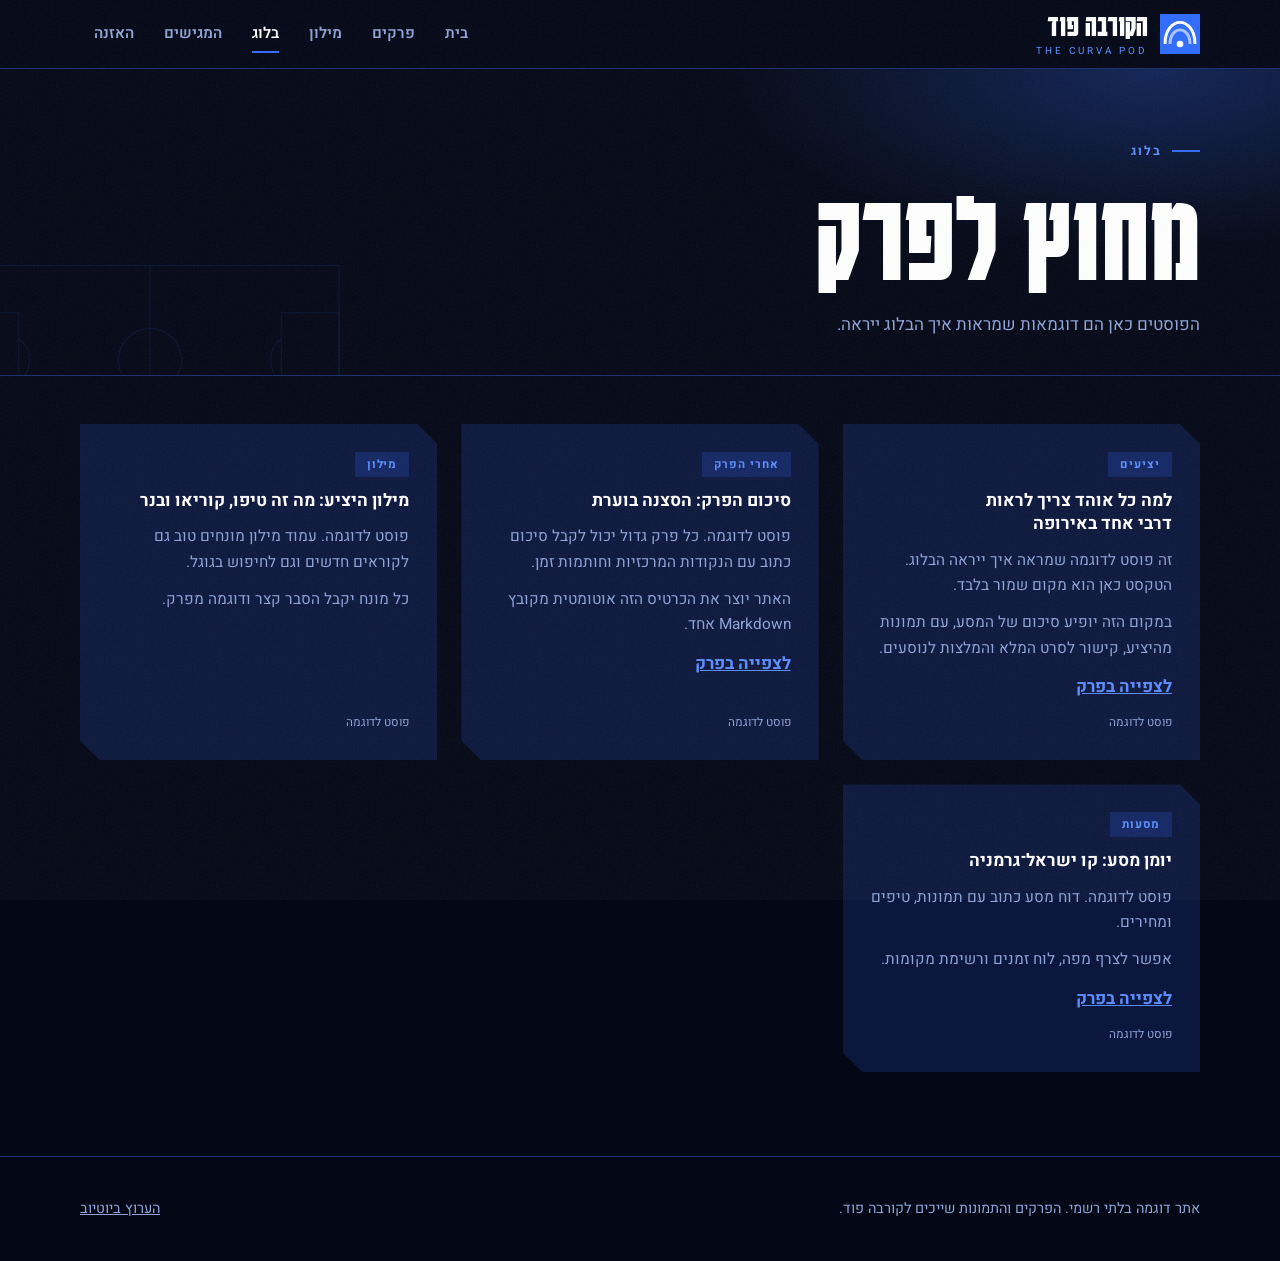
==== commit 5705bb98: "Add episode pages, lexicon, filters and visual polish Episode detail pages, most-watched section, gl" ====
--- a/blog.html
+++ b/blog.html
@@ -8,21 +8,23 @@
 <meta name="description" content="סיכומי פרקים, מסעות ומילון היציע.">
 <meta property="og:title" content="בלוג · הקורבה פוד">
 <meta property="og:description" content="סיכומי פרקים, מסעות ומילון היציע.">
+<link rel="icon" href="assets/favicon.svg" type="image/svg+xml">
 <link rel="preconnect" href="https://fonts.googleapis.com">
 <link rel="preconnect" href="https://fonts.gstatic.com" crossorigin>
 <link rel="stylesheet" href="https://fonts.googleapis.com/css2?family=Karantina:wght@400;700&family=Heebo:wght@400;600;700&display=swap">
 <link rel="stylesheet" href="assets/style.css">
 </head>
 <body>
+<a class="skip" href="#main">לדלג לתוכן</a>
 <header class="top"><div class="w">
 <a class="logo" href="index.html" aria-label="הקורבה פוד, עמוד הבית">
 <svg viewBox="0 0 48 48" aria-hidden="true"><rect width="48" height="48" fill="#2F6BFF"/><path d="M6 36C6 18 16 10 24 10s18 8 18 26" fill="none" stroke="#fff" stroke-width="3.5"/><path d="M12 36c0-11 6-17 12-17s12 6 12 17" fill="none" stroke="#fff" stroke-opacity=".6" stroke-width="3.5"/><circle cx="24" cy="36" r="4" fill="#fff"/></svg>
 <span><b>הקורבה פוד</b><small>THE CURVA POD</small></span></a>
-<nav aria-label="ראשי">
-<a href="index.html">בית</a><a href="episodes.html">פרקים</a><a href="blog.html" aria-current="page">בלוג</a><a href="index.html#about">המגישים</a><a href="index.html#listen">האזנה</a>
-</nav></div></header>
-<main><div class="page-h"><svg class="pitch" viewBox="0 0 800 400" preserveAspectRatio="xMidYMid slice" fill="none" stroke="#2F6BFF" stroke-opacity=".35" stroke-width="2" aria-hidden="true"><rect x="40" y="20" width="720" height="360"/><path d="M400 20v360"/><circle cx="400" cy="200" r="60"/><rect x="40" y="110" width="110" height="180"/><rect x="650" y="110" width="110" height="180"/><path d="M150 160a50 50 0 0 1 0 80M650 160a50 50 0 0 0 0 80"/></svg><div class="w"><span class="eyebrow">בלוג</span><h1>מחוץ לפרק</h1><p>הפוסטים כאן הם דוגמאות שמראות איך הבלוג ייראה.</p></div></div>
+<button class="menu" aria-label="תפריט" aria-expanded="false" aria-controls="nav"><svg viewBox="0 0 24 24" aria-hidden="true"><path d="M3 7h18M3 12h18M3 17h18" stroke="currentColor" stroke-width="2.2" stroke-linecap="round"/></svg></button>
+<nav id="nav" aria-label="ראשי"><a href="index.html">בית</a><a href="episodes.html">פרקים</a><a href="lexicon.html">מילון</a><a href="blog.html" aria-current="page">בלוג</a><a href="index.html#about">המגישים</a><a href="index.html#listen">האזנה</a></nav></div></header>
+<main id="main"><div class="page-h"><svg class="pitch" viewBox="0 0 800 400" preserveAspectRatio="xMidYMid slice" fill="none" stroke="#2F6BFF" stroke-opacity=".35" stroke-width="2" aria-hidden="true"><rect x="40" y="20" width="720" height="360"/><path d="M400 20v360"/><circle cx="400" cy="200" r="60"/><rect x="40" y="110" width="110" height="180"/><rect x="650" y="110" width="110" height="180"/><path d="M150 160a50 50 0 0 1 0 80M650 160a50 50 0 0 0 0 80"/></svg><div class="w"><span class="eyebrow">בלוג</span><h1>מחוץ לפרק</h1><p>הפוסטים כאן הם דוגמאות שמראות איך הבלוג ייראה.</p></div></div>
 <div class="w" style="padding-block:48px 84px"><div class="posts" id="posts"></div></div></main>
-<footer><div class="w"><span>אתר דוגמה בלתי רשמי. הפרקים והתמונות שייכים לקורבה פוד.</span><a href="" data-link="channelUrl" target="_blank" rel="noopener">הערוץ ביוטיוב</a></div></footer>
+<footer><div class="w"><span>אתר דוגמה בלתי רשמי. הפרקים והתמונות שייכים לקורבה פוד.</span><span><a href="" data-link="channelUrl" target="_blank" rel="noopener">הערוץ ביוטיוב</a></span></div></footer>
+<button class="totop" aria-label="חזרה למעלה" hidden><svg viewBox="0 0 24 24" aria-hidden="true"><path d="M6 15l6-6 6 6" fill="none" stroke="currentColor" stroke-width="2.5" stroke-linecap="round" stroke-linejoin="round"/></svg></button>
 <script src="assets/data.js"></script><script src="assets/app.js"></script>
 </body></html>
--- a/assets/style.css
+++ b/assets/style.css
@@ -112,3 +112,45 @@
 footer{border-top:1px solid var(--line);padding-block:40px;color:var(--muted);font-size:.9rem;background:var(--ink)}
 footer .w{display:flex;justify-content:space-between;gap:16px;flex-wrap:wrap;align-items:center}
 @media (max-width:860px){.hero .w{grid-template-columns:1fr}.hero{padding-top:36px}section.s{padding-block:56px}.fact{grid-template-columns:1fr}.fact .q{display:none}}
+
+/* v3 additions */
+body::before{content:"";position:fixed;inset:0;z-index:60;pointer-events:none;opacity:.07;background-image:url("data:image/svg+xml,%3Csvg xmlns='http://www.w3.org/2000/svg' width='160' height='160'%3E%3Cfilter id='n'%3E%3CfeTurbulence type='fractalNoise' baseFrequency='.9' numOctaves='2'/%3E%3C/filter%3E%3Crect width='160' height='160' filter='url(%23n)'/%3E%3C/svg%3E")}
+.skip{position:absolute;inset-inline-start:12px;top:-60px;background:var(--blue);color:#fff;padding:10px 16px;z-index:100;font-weight:700}
+.skip:focus{top:8px}
+.menu{display:none;background:var(--panel);color:var(--white);border:0;width:46px;height:46px;cursor:pointer;border-radius:8px}
+.menu svg{width:24px;height:24px;margin:auto;display:block}
+.beam{position:absolute;top:-20%;width:46%;height:150%;pointer-events:none;background:linear-gradient(180deg,rgba(143,176,255,.22),transparent 70%);filter:blur(14px);transform-origin:50% 0;mix-blend-mode:screen}
+.beam.b1{inset-inline-start:8%;animation:sweep 9s ease-in-out infinite alternate}
+.beam.b2{inset-inline-start:46%;animation:sweep 12s ease-in-out infinite alternate-reverse}
+@keyframes sweep{from{transform:rotate(-14deg)}to{transform:rotate(14deg)}}
+.hero .w{z-index:2}
+.ep h3 a.tl{text-decoration:none}.ep h3 a.tl:hover{color:var(--blue2)}
+.terms{display:grid;grid-template-columns:repeat(auto-fill,minmax(290px,1fr));gap:22px}
+.term{position:relative;padding:28px;background:var(--panel);display:flex;flex-direction:column;gap:10px;overflow:hidden;min-width:0}
+.term p{color:var(--muted);font-size:.96rem}
+.term .ini{position:absolute;inset:-8px auto auto 10px;font-family:var(--display);font-weight:700;font-size:8rem;line-height:1;color:transparent;-webkit-text-stroke:1px var(--line)}
+.term h3{position:relative;font-size:1.3rem}.term p{position:relative}
+.chips{display:flex;gap:8px;flex-wrap:wrap;margin-top:22px}
+.chip{padding:9px 18px;border:0;border-radius:99px;background:var(--panel);color:var(--muted);font:700 .92rem var(--body);cursor:pointer}
+.chip:hover{color:var(--white)}.chip[aria-pressed=true]{background:var(--blue);color:#fff}
+.ep-page{padding-block:36px 84px}
+.back{display:inline-block;margin-bottom:22px;color:var(--blue2);font-weight:700;text-decoration:none}
+.ep-grid{display:grid;grid-template-columns:1.4fr 1fr;gap:36px;align-items:start}
+.ep-info{display:flex;flex-direction:column;gap:14px}
+.ep-info h1{font-size:clamp(3rem,6vw,5rem)}
+.ep-info .views{color:var(--muted)}
+.pn{display:flex;flex-direction:column;gap:10px;margin-top:10px}
+.pnl{display:block;padding:14px 18px;background:var(--panel);text-decoration:none;color:var(--white);font-weight:700}
+.pnl:hover{background:var(--navy2)}.pnl small{display:block;color:var(--blue2);font-weight:600;font-size:.75rem;letter-spacing:.1em}
+.more-h{margin:64px 0 28px}
+.totop{position:fixed;inset:auto 18px 18px auto;z-index:40;width:48px;height:48px;border:0;border-radius:50%;background:var(--blue);color:#fff;cursor:pointer;box-shadow:0 10px 30px rgba(0,0,0,.4)}
+.totop svg{width:24px;height:24px;margin:auto;display:block}
+@media (max-width:860px){.ep-grid{grid-template-columns:1fr}}
+@media (max-width:720px){
+ header.top .w{flex-wrap:wrap}
+ .menu{display:block}
+ nav{display:none;width:100%;flex-direction:column;padding-bottom:12px}
+ nav.open{display:flex}
+ nav a{padding:12px 8px;border-bottom:1px solid var(--line)}
+ nav a[aria-current]::after{display:none}
+}
